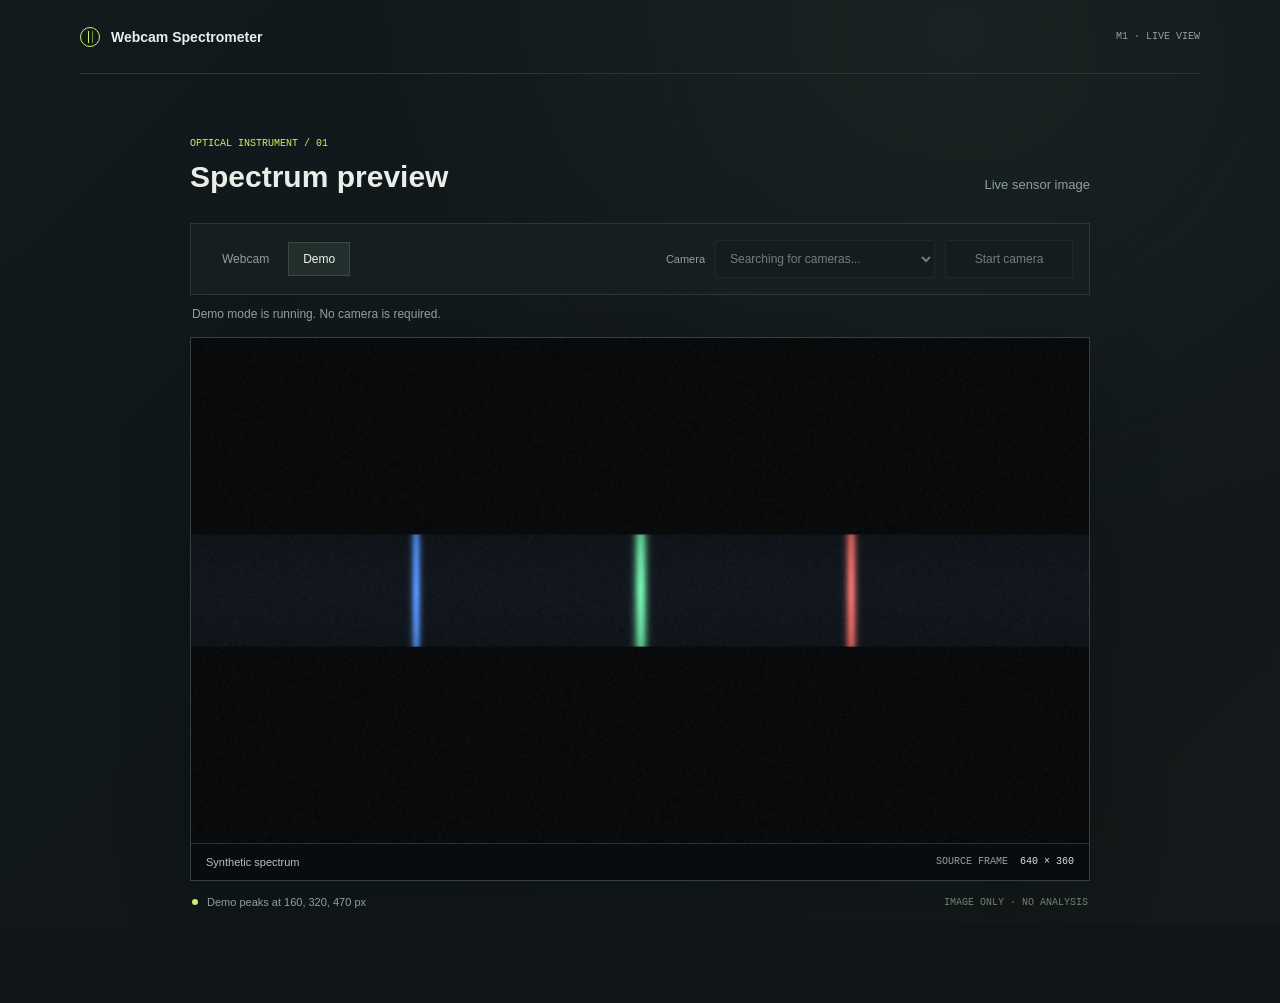
==== index.html @ eec7af98 "M1: scaffold, camera, demo mode" ====
<!doctype html>
<html lang="en">
  <head>
    <meta charset="utf-8">
    <meta name="viewport" content="width=device-width, initial-scale=1">
    <meta name="theme-color" content="#101619">
    <title>Webcam Spectrometer</title>
    <link rel="stylesheet" href="styles.css">
    <script type="module" src="src/app.js"></script>
  </head>
  <body>
    <main class="app-shell">
      <header class="topbar">
        <a class="wordmark" href="./" aria-label="Webcam Spectrometer home">
          <span class="wordmark-mark" aria-hidden="true"></span>
          <span>Webcam Spectrometer</span>
        </a>
        <span class="edition">M1 · LIVE VIEW</span>
      </header>

      <section class="workspace" aria-labelledby="page-title">
        <div class="workspace-heading">
          <div>
            <p class="eyebrow">OPTICAL INSTRUMENT / 01</p>
            <h1 id="page-title">Spectrum preview</h1>
          </div>
          <p class="workspace-note">Live sensor image</p>
        </div>

        <div class="source-bar">
          <fieldset class="source-switch">
            <legend>Image source</legend>
            <label class="source-option">
              <input type="radio" name="source" value="camera">
              <span>Webcam</span>
            </label>
            <label class="source-option">
              <input type="radio" name="source" value="demo" checked>
              <span>Demo</span>
            </label>
          </fieldset>

          <div class="camera-controls">
            <label class="camera-label" for="camera-select">Camera</label>
            <select id="camera-select" disabled>
              <option value="">Searching for cameras...</option>
            </select>
            <button id="camera-button" class="camera-button" type="button" disabled>
              <span class="button-indicator" aria-hidden="true"></span>
              Start camera
            </button>
          </div>
        </div>

        <p id="status" class="status" role="status" aria-live="polite">Preparing demo spectrum...</p>

        <figure class="preview-frame">
          <canvas id="preview" width="640" height="360" aria-label="Live or synthetic spectrum image"></canvas>
          <figcaption class="frame-caption">
            <span id="frame-description">Synthetic spectrum</span>
            <span class="frame-dimensions">SOURCE FRAME <span id="frame-size">640 × 360</span></span>
          </figcaption>
        </figure>

        <footer class="workspace-footer">
          <span class="signal-mark" aria-hidden="true"></span>
          <span id="source-detail">Demo peaks at 160, 320, and 470 px</span>
          <span class="footer-tag">IMAGE ONLY · NO ANALYSIS</span>
        </footer>

        <video id="camera-video" playsinline muted aria-hidden="true"></video>
      </section>
    </main>
  </body>
</html>
---- styles.css ----
:root {
  color-scheme: dark;
  font-family: 'Trebuchet MS', 'Lucida Sans Unicode', sans-serif;
  background: #101619;
  color: #e9eee9;
  font-synthesis: none;
  text-rendering: optimizeLegibility;
  --surface: #172023;
  --line: #2a3739;
  --muted: #91a09c;
  --accent: #c8f169;
  --mono: 'Consolas', 'Liberation Mono', monospace;
}

* {
  box-sizing: border-box;
}

body {
  min-width: 320px;
  min-height: 100vh;
  margin: 0;
  background:
    radial-gradient(ellipse at 75% 4%, rgb(85 119 93 / 13%), transparent 37rem),
    linear-gradient(135deg, #121a1d 0%, #101619 50%, #14191a 100%);
}

button,
select {
  font: inherit;
}

.app-shell {
  width: min(1120px, calc(100% - 48px));
  margin: 0 auto;
}

.topbar {
  display: flex;
  align-items: center;
  justify-content: space-between;
  min-height: 74px;
  border-bottom: 1px solid var(--line);
}

.wordmark {
  display: inline-flex;
  align-items: center;
  gap: 11px;
  color: inherit;
  font-size: 14px;
  font-weight: 700;
  text-decoration: none;
}

.wordmark-mark {
  position: relative;
  width: 20px;
  height: 20px;
  border: 1px solid var(--accent);
  border-radius: 50%;
}

.wordmark-mark::before,
.wordmark-mark::after {
  position: absolute;
  top: 3px;
  bottom: 3px;
  width: 1px;
  background: var(--accent);
  content: '';
}

.wordmark-mark::before {
  left: 7px;
}

.wordmark-mark::after {
  left: 11px;
  opacity: 0.55;
}

.edition,
.eyebrow,
.frame-dimensions,
.footer-tag {
  font-family: var(--mono);
  font-size: 10px;
  letter-spacing: 0;
}

.edition {
  color: var(--muted);
}

.workspace {
  width: min(100%, 900px);
  margin: 64px auto 80px;
}

.workspace-heading {
  display: flex;
  align-items: end;
  justify-content: space-between;
  gap: 20px;
  margin-bottom: 28px;
}

.eyebrow {
  margin: 0 0 10px;
  color: var(--accent);
}

h1 {
  margin: 0;
  font-size: 30px;
  font-weight: 600;
  line-height: 1.2;
}

.workspace-note {
  margin: 0 0 3px;
  color: var(--muted);
  font-size: 13px;
}

.source-bar {
  display: flex;
  align-items: center;
  justify-content: space-between;
  gap: 20px;
  min-height: 72px;
  padding: 12px 16px;
  border: 1px solid var(--line);
  background: rgb(23 32 35 / 83%);
}

.source-switch {
  display: flex;
  gap: 4px;
  margin: 0;
  padding: 0;
  border: 0;
}

.source-switch legend {
  position: absolute;
  width: 1px;
  height: 1px;
  overflow: hidden;
  clip: rect(0, 0, 0, 0);
  white-space: nowrap;
  clip-path: inset(50%);
}

.source-option {
  position: relative;
  cursor: pointer;
}

.source-option input {
  position: absolute;
  width: 1px;
  height: 1px;
  opacity: 0;
}

.source-option span {
  display: block;
  padding: 9px 14px;
  border: 1px solid transparent;
  color: var(--muted);
  font-size: 12px;
}

.source-option input:checked + span {
  border-color: #3a4b46;
  background: #222f2d;
  color: #f0f4ee;
}

.source-option input:focus-visible + span,
button:focus-visible,
select:focus-visible {
  outline: 2px solid var(--accent);
  outline-offset: 2px;
}

.camera-controls {
  display: flex;
  align-items: center;
  gap: 10px;
}

.camera-label {
  color: var(--muted);
  font-size: 11px;
}

select,
.camera-button {
  min-height: 38px;
  border: 1px solid var(--line);
  border-radius: 2px;
  background: #12191b;
  color: #e9eee9;
  font-size: 12px;
}

select {
  width: min(220px, 30vw);
  padding: 0 28px 0 10px;
}

select:disabled,
.camera-button:disabled {
  cursor: not-allowed;
  opacity: 0.45;
}

.camera-button {
  display: inline-flex;
  align-items: center;
  justify-content: center;
  gap: 8px;
  min-width: 128px;
  padding: 0 12px;
  cursor: pointer;
}

.button-indicator,
.signal-mark {
  width: 7px;
  height: 7px;
  border-radius: 50%;
  background: var(--accent);
}

.status {
  min-height: 42px;
  margin: 0;
  padding: 12px 2px;
  color: var(--muted);
  font-size: 12px;
}

.status[data-state='error'] {
  color: #ff9a83;
}

.preview-frame {
  margin: 0;
  border: 1px solid #344144;
  background: #080c0e;
  box-shadow: 0 20px 70px rgb(0 0 0 / 19%);
}

#preview {
  display: block;
  width: 100%;
  height: auto;
  aspect-ratio: 16 / 9;
  object-fit: contain;
  background: #080c0e;
}

.frame-caption {
  display: flex;
  justify-content: space-between;
  gap: 16px;
  padding: 12px 15px;
  border-top: 1px solid #263235;
  color: #b6c1bc;
  font-size: 11px;
}

.frame-dimensions {
  color: var(--muted);
}

.frame-dimensions span {
  margin-left: 6px;
  color: #d7e1d9;
}

.workspace-footer {
  display: flex;
  align-items: center;
  gap: 9px;
  padding: 15px 2px;
  color: var(--muted);
  font-size: 11px;
}

.signal-mark {
  flex: 0 0 auto;
  width: 6px;
  height: 6px;
}

.footer-tag {
  margin-left: auto;
  color: #71807a;
}

#camera-video {
  position: absolute;
  width: 1px;
  height: 1px;
  overflow: hidden;
  opacity: 0;
  pointer-events: none;
}

@media (max-width: 640px) {
  .app-shell {
    width: min(100% - 28px, 520px);
  }

  .workspace {
    margin-top: 42px;
  }

  .workspace-heading {
    align-items: start;
    flex-direction: column;
    gap: 8px;
    margin-bottom: 20px;
  }

  h1 {
    font-size: 26px;
  }

  .source-bar {
    align-items: stretch;
    flex-direction: column;
    gap: 12px;
  }

  .camera-controls {
    display: grid;
    grid-template-columns: auto minmax(0, 1fr);
  }

  .camera-label {
    grid-column: 1 / -1;
  }

  select {
    width: 100%;
  }

  .camera-button {
    min-width: 0;
  }

  .frame-caption {
    align-items: start;
    flex-direction: column;
    gap: 7px;
  }

  .footer-tag {
    display: none;
  }
}
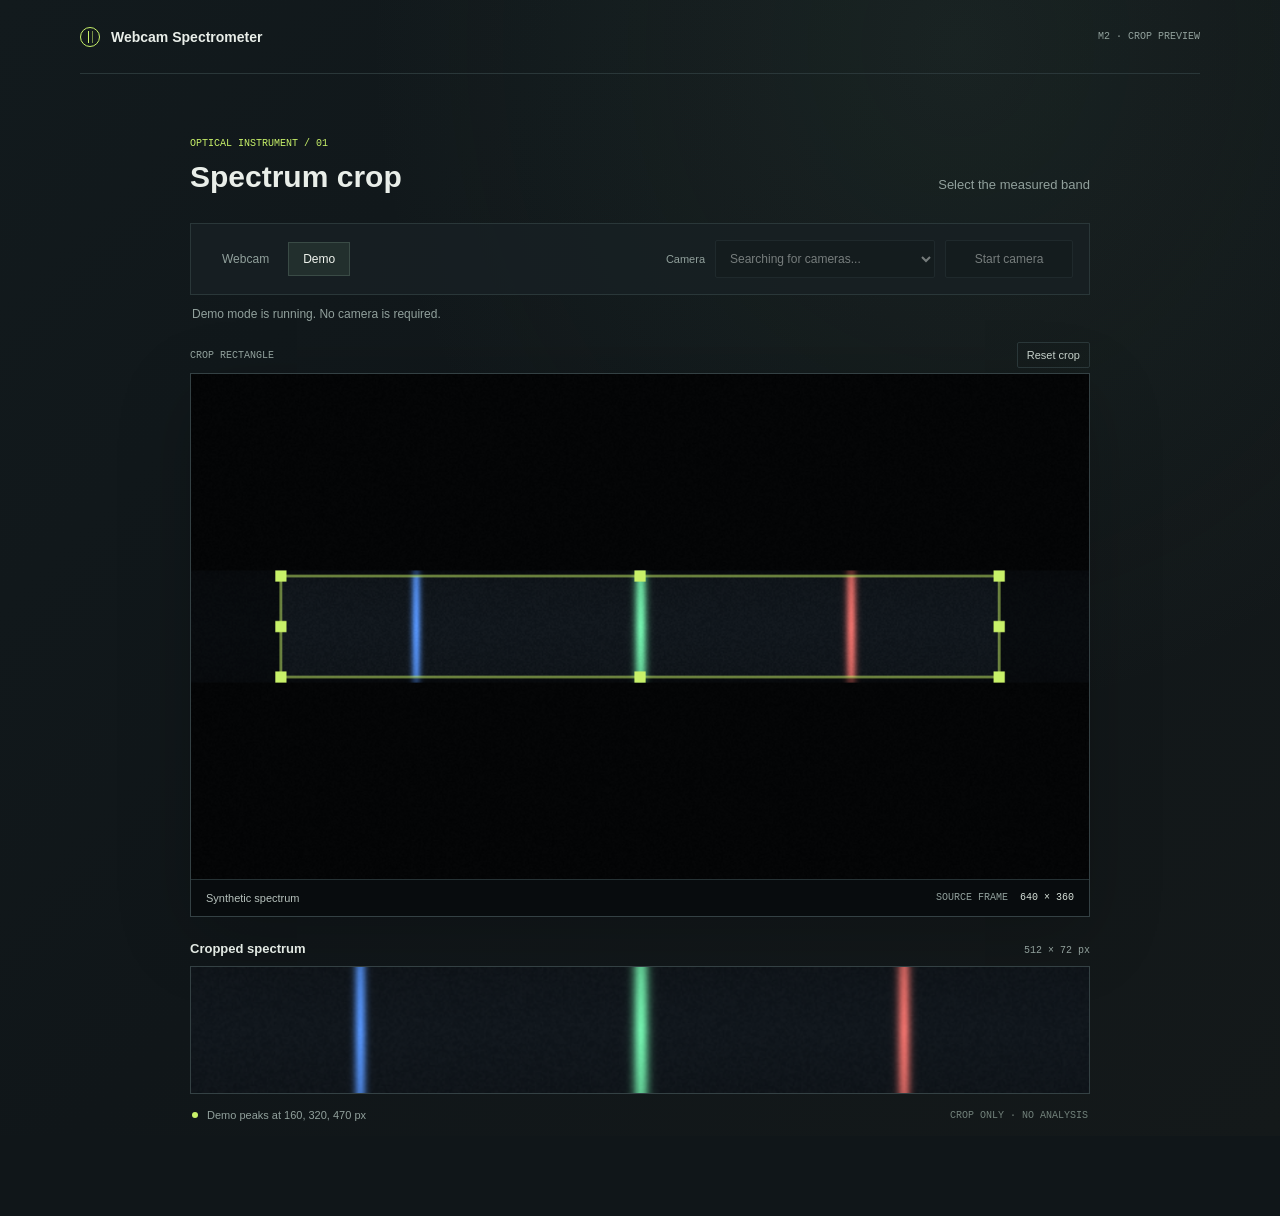
==== commit e1364828: "M2: crop tool and strip preview" ====
--- a/index.html
+++ b/index.html
@@ -15,16 +15,16 @@
           <span class="wordmark-mark" aria-hidden="true"></span>
           <span>Webcam Spectrometer</span>
         </a>
-        <span class="edition">M1 · LIVE VIEW</span>
+        <span class="edition">M2 · CROP PREVIEW</span>
       </header>
 
       <section class="workspace" aria-labelledby="page-title">
         <div class="workspace-heading">
           <div>
             <p class="eyebrow">OPTICAL INSTRUMENT / 01</p>
-            <h1 id="page-title">Spectrum preview</h1>
+            <h1 id="page-title">Spectrum crop</h1>
           </div>
-          <p class="workspace-note">Live sensor image</p>
+          <p class="workspace-note">Select the measured band</p>
         </div>
 
         <div class="source-bar">
@@ -54,18 +54,36 @@
 
         <p id="status" class="status" role="status" aria-live="polite">Preparing demo spectrum...</p>
 
+        <div class="crop-toolbar">
+          <span class="crop-toolbar-label">CROP RECTANGLE</span>
+          <button id="reset-crop" class="reset-button" type="button">Reset crop</button>
+        </div>
+
         <figure class="preview-frame">
-          <canvas id="preview" width="640" height="360" aria-label="Live or synthetic spectrum image"></canvas>
+          <div id="preview-stage" class="preview-stage">
+            <canvas id="preview" width="640" height="360" aria-label="Live or synthetic spectrum image"></canvas>
+            <canvas id="crop-overlay" width="640" height="360" aria-label="Crop selection overlay"></canvas>
+          </div>
           <figcaption class="frame-caption">
             <span id="frame-description">Synthetic spectrum</span>
             <span class="frame-dimensions">SOURCE FRAME <span id="frame-size">640 × 360</span></span>
           </figcaption>
         </figure>
 
+        <section class="strip-section" aria-labelledby="strip-title">
+          <div class="strip-heading">
+            <h2 id="strip-title">Cropped spectrum</h2>
+            <span id="crop-size" class="frame-dimensions">512 × 72 px</span>
+          </div>
+          <figure class="strip-frame">
+            <canvas id="crop-strip" width="640" height="90" aria-label="Live preview of the selected crop"></canvas>
+          </figure>
+        </section>
+
         <footer class="workspace-footer">
           <span class="signal-mark" aria-hidden="true"></span>
           <span id="source-detail">Demo peaks at 160, 320, and 470 px</span>
-          <span class="footer-tag">IMAGE ONLY · NO ANALYSIS</span>
+          <span class="footer-tag">CROP ONLY · NO ANALYSIS</span>
         </footer>
 
         <video id="camera-video" playsinline muted aria-hidden="true"></video>
--- a/styles.css
+++ b/styles.css
@@ -248,6 +248,34 @@
   color: #ff9a83;
 }
 
+.crop-toolbar {
+  display: flex;
+  align-items: center;
+  justify-content: space-between;
+  min-height: 36px;
+}
+
+.crop-toolbar-label {
+  color: var(--muted);
+  font-family: var(--mono);
+  font-size: 10px;
+}
+
+.reset-button {
+  padding: 6px 9px;
+  border: 1px solid var(--line);
+  border-radius: 2px;
+  background: transparent;
+  color: #c5d0ca;
+  font-size: 11px;
+  cursor: pointer;
+}
+
+.reset-button:hover {
+  border-color: #70816d;
+  color: #f0f4ee;
+}
+
 .preview-frame {
   margin: 0;
   border: 1px solid #344144;
@@ -255,13 +283,33 @@
   box-shadow: 0 20px 70px rgb(0 0 0 / 19%);
 }
 
+.preview-stage {
+  position: relative;
+  width: 100%;
+  aspect-ratio: 16 / 9;
+  overflow: hidden;
+}
+
 #preview {
+  position: absolute;
+  inset: 0;
   display: block;
   width: 100%;
-  height: auto;
-  aspect-ratio: 16 / 9;
-  object-fit: contain;
+  height: 100%;
   background: #080c0e;
+}
+
+#crop-overlay {
+  position: absolute;
+  inset: 0;
+  display: block;
+  width: 100%;
+  height: 100%;
+  touch-action: none;
+}
+
+#crop-overlay.is-dragging {
+  cursor: grabbing !important;
 }
 
 .frame-caption {
@@ -283,6 +331,40 @@
   color: #d7e1d9;
 }
 
+.strip-section {
+  margin-top: 24px;
+}
+
+.strip-heading {
+  display: flex;
+  align-items: baseline;
+  justify-content: space-between;
+  gap: 16px;
+  margin-bottom: 10px;
+}
+
+.strip-heading h2 {
+  margin: 0;
+  color: #e2e9e3;
+  font-size: 13px;
+  font-weight: 600;
+}
+
+.strip-frame {
+  margin: 0;
+  overflow: hidden;
+  border: 1px solid #344144;
+  background: #080c0e;
+}
+
+#crop-strip {
+  display: block;
+  width: 100%;
+  height: auto;
+  max-height: 220px;
+  object-fit: contain;
+}
+
 .workspace-footer {
   display: flex;
   align-items: center;
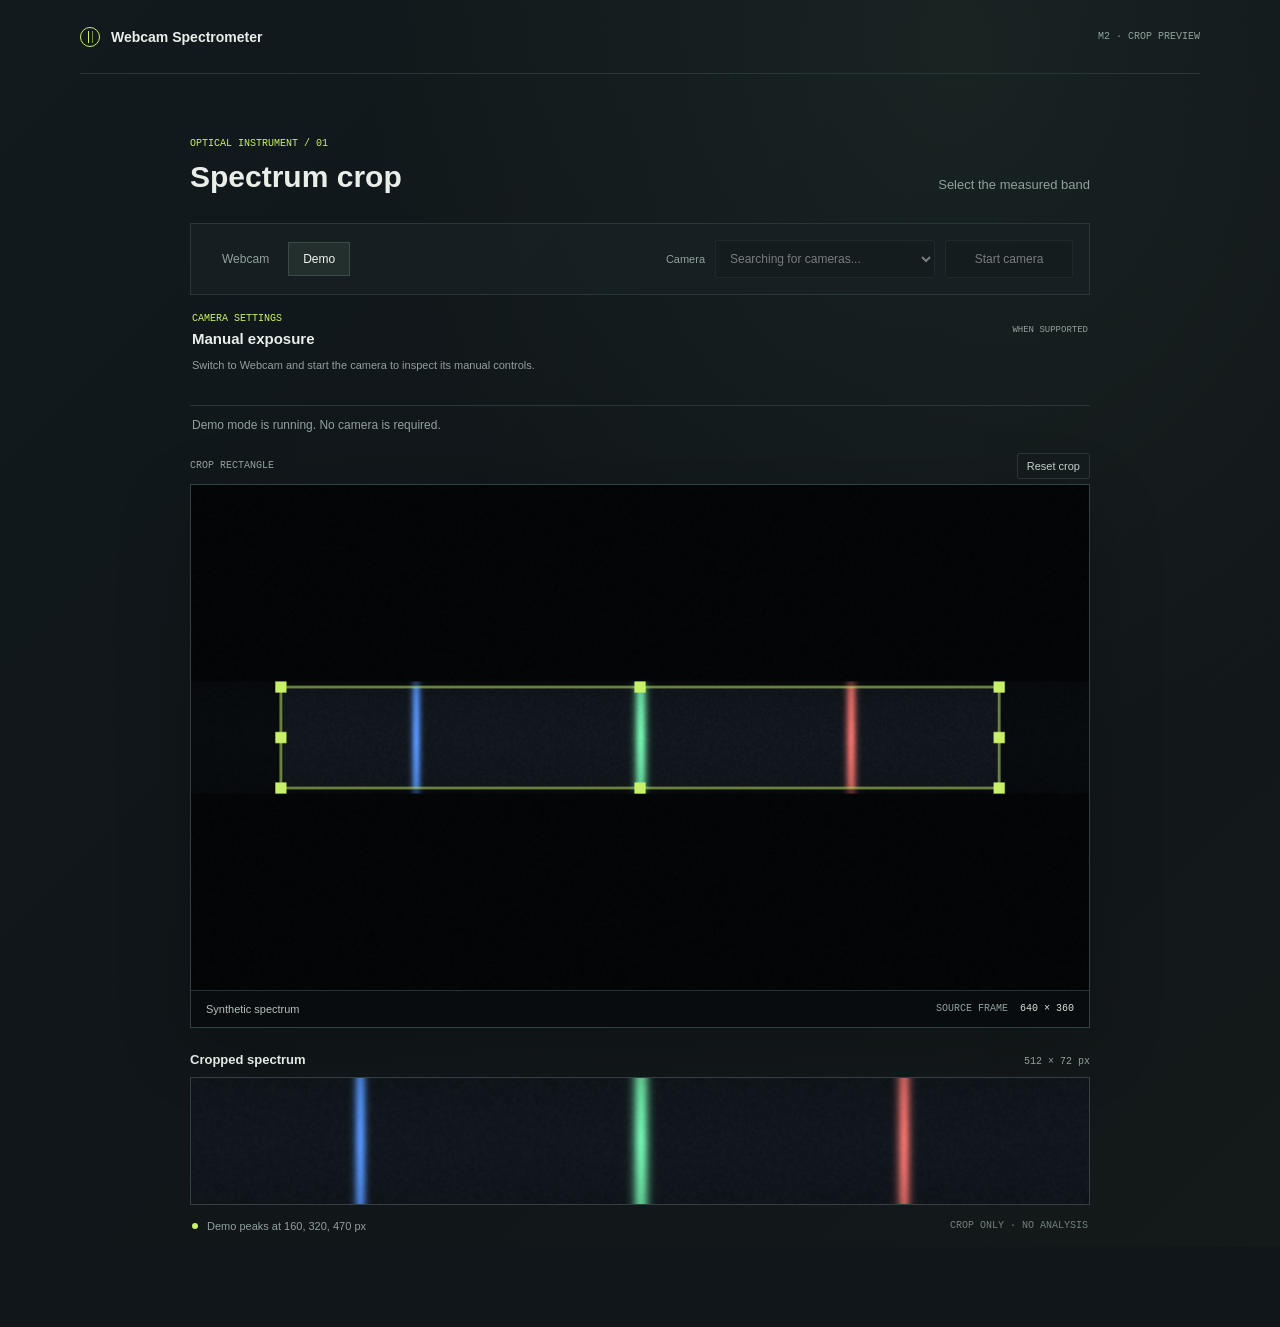
==== commit e9d1b540: "Camera: add manual exposure controls" ====
--- a/index.html
+++ b/index.html
@@ -52,6 +52,20 @@
           </div>
         </div>
 
+        <section class="exposure-panel" aria-labelledby="exposure-title">
+          <div class="exposure-heading">
+            <div>
+              <p class="eyebrow">CAMERA SETTINGS</p>
+              <h2 id="exposure-title">Manual exposure</h2>
+            </div>
+            <span class="exposure-badge">WHEN SUPPORTED</span>
+          </div>
+          <p id="exposure-notice" class="exposure-notice" role="status" aria-live="polite">
+            Switch to Webcam and start the camera to inspect its manual controls.
+          </p>
+          <div id="exposure-controls" class="exposure-controls"></div>
+        </section>
+
         <p id="status" class="status" role="status" aria-live="polite">Preparing demo spectrum...</p>
 
         <div class="crop-toolbar">
--- a/styles.css
+++ b/styles.css
@@ -228,6 +228,75 @@
   cursor: pointer;
 }
 
+.exposure-panel {
+  padding: 18px 2px 16px;
+  border-bottom: 1px solid var(--line);
+}
+
+.exposure-heading {
+  display: flex;
+  align-items: center;
+  justify-content: space-between;
+  gap: 16px;
+}
+
+.exposure-heading .eyebrow {
+  margin-bottom: 6px;
+}
+
+.exposure-heading h2 {
+  margin: 0;
+  font-size: 15px;
+  font-weight: 600;
+}
+
+.exposure-badge {
+  color: var(--muted);
+  font-family: var(--mono);
+  font-size: 9px;
+}
+
+.exposure-notice {
+  margin: 10px 0 0;
+  color: var(--muted);
+  font-size: 11px;
+  line-height: 1.5;
+}
+
+.exposure-notice[data-state='warning'] {
+  color: #ffb393;
+}
+
+.exposure-controls {
+  display: grid;
+  grid-template-columns: repeat(auto-fit, minmax(210px, 1fr));
+  gap: 18px 24px;
+  margin-top: 15px;
+}
+
+.exposure-control-heading {
+  display: flex;
+  align-items: baseline;
+  justify-content: space-between;
+  gap: 12px;
+  margin-bottom: 7px;
+  color: #c5d0ca;
+  font-size: 11px;
+}
+
+.exposure-control-heading output {
+  color: var(--accent);
+  font-family: var(--mono);
+  font-size: 10px;
+}
+
+.exposure-control input[type='range'] {
+  display: block;
+  width: 100%;
+  margin: 0;
+  accent-color: var(--accent);
+}
+
 .button-indicator,
 .signal-mark {
   width: 7px;
@@ -437,6 +506,11 @@
     min-width: 0;
   }
 
+  .exposure-controls {
+    grid-template-columns: 1fr;
+    gap: 14px;
+  }
+
   .frame-caption {
     align-items: start;
     flex-direction: column;
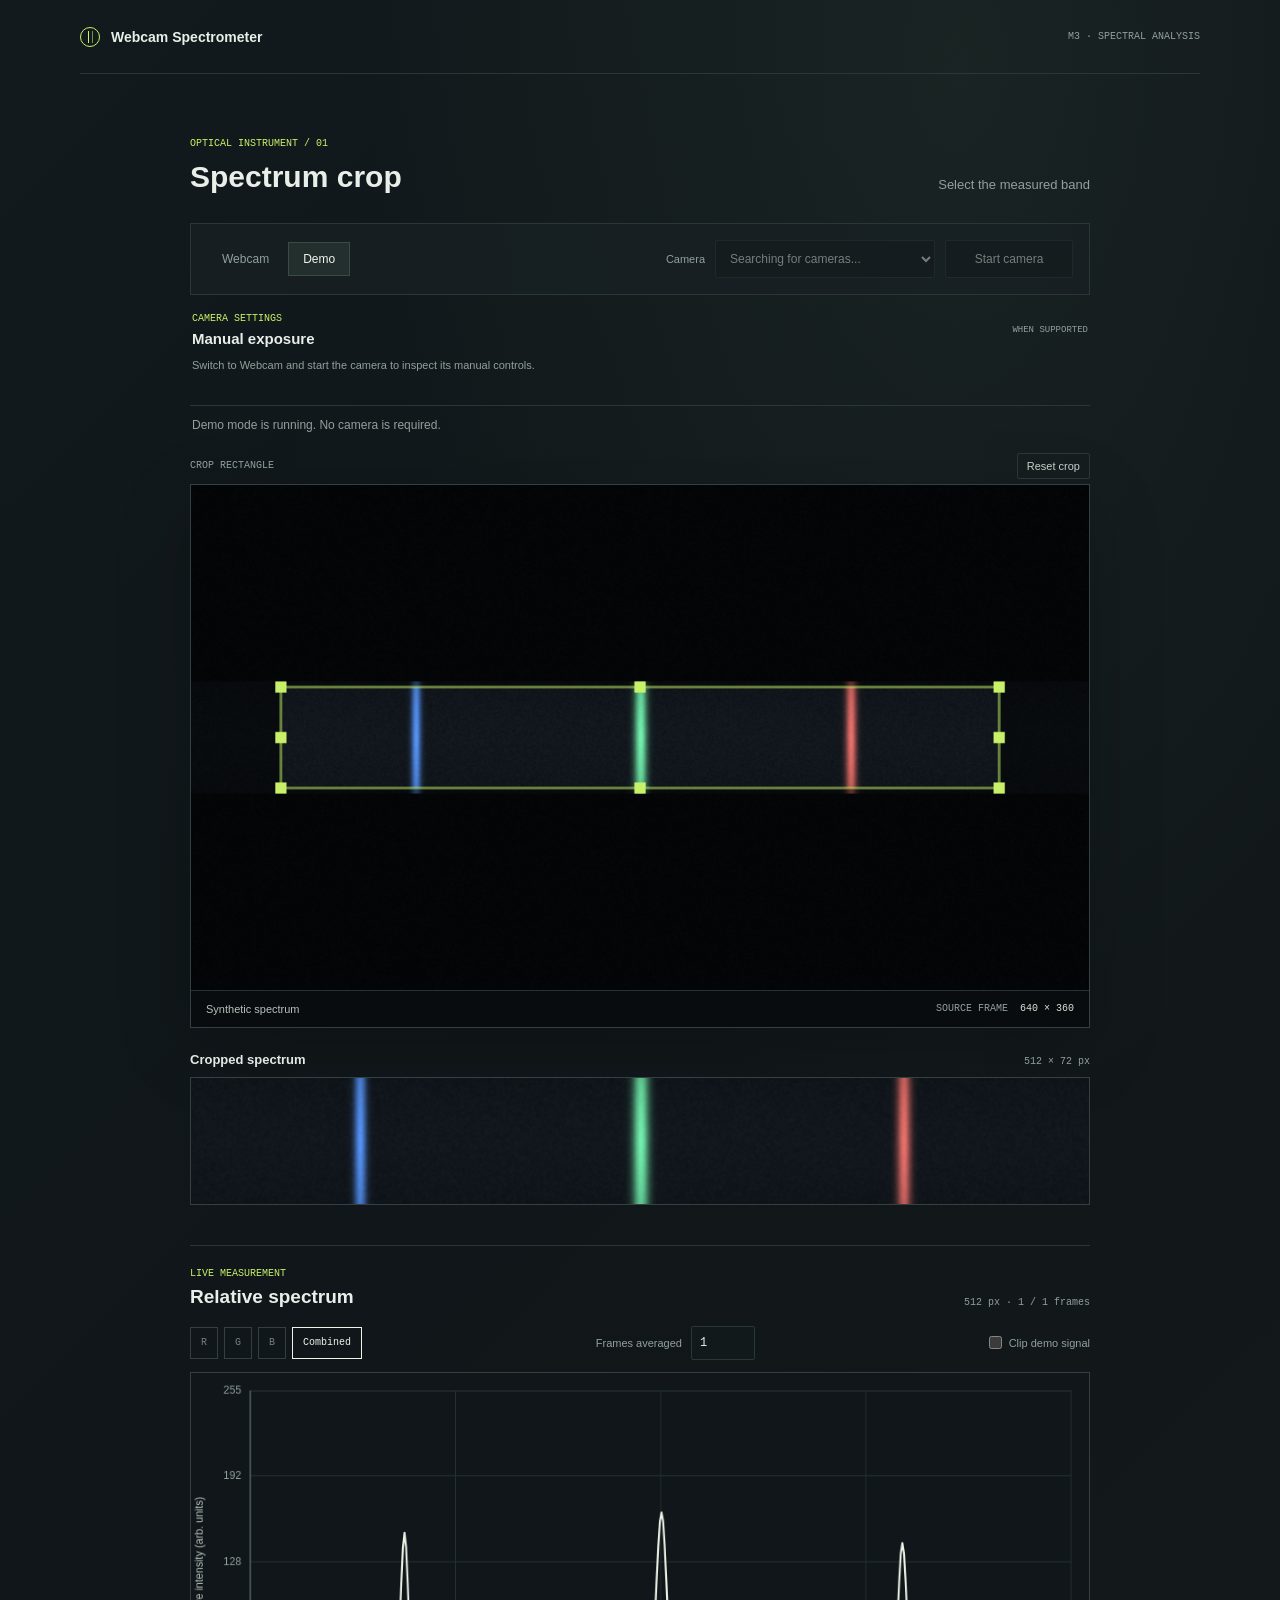
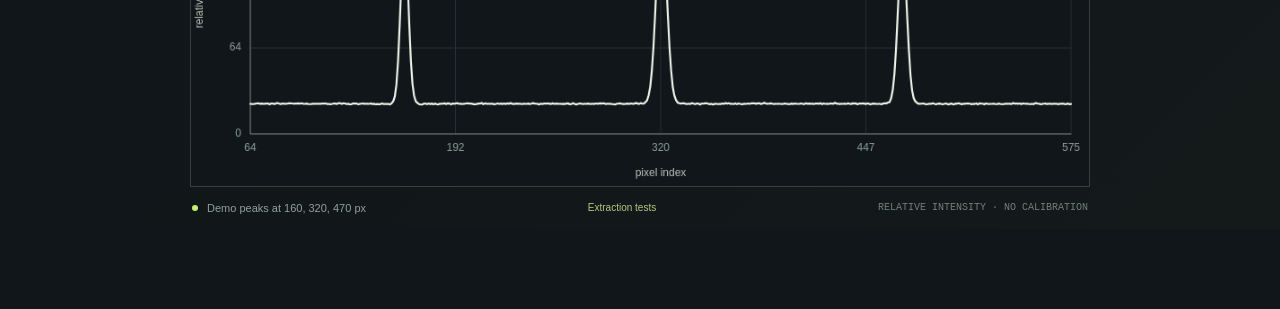
==== commit 99e921cb: "M3: extraction, graph, channels, saturation" ====
--- a/index.html
+++ b/index.html
@@ -15,7 +15,7 @@
           <span class="wordmark-mark" aria-hidden="true"></span>
           <span>Webcam Spectrometer</span>
         </a>
-        <span class="edition">M2 · CROP PREVIEW</span>
+        <span class="edition">M3 · SPECTRAL ANALYSIS</span>
       </header>
 
       <section class="workspace" aria-labelledby="page-title">
@@ -94,10 +94,57 @@
           </figure>
         </section>
 
+        <section class="graph-section" aria-labelledby="graph-title">
+          <div class="graph-heading">
+            <div>
+              <p class="eyebrow">LIVE MEASUREMENT</p>
+              <h2 id="graph-title">Relative spectrum</h2>
+            </div>
+            <span id="graph-readout" class="frame-dimensions">Waiting for frame</span>
+          </div>
+
+          <div class="graph-controls">
+            <fieldset class="channel-controls">
+              <legend>Visible channels</legend>
+              <label class="channel-toggle" style="--channel-color: #ff7768">
+                <input type="checkbox" name="channel" value="r">
+                <span>R</span>
+              </label>
+              <label class="channel-toggle" style="--channel-color: #c8f169">
+                <input type="checkbox" name="channel" value="g">
+                <span>G</span>
+              </label>
+              <label class="channel-toggle" style="--channel-color: #79b8ff">
+                <input type="checkbox" name="channel" value="b">
+                <span>B</span>
+              </label>
+              <label class="channel-toggle" style="--channel-color: #eef3e8">
+                <input type="checkbox" name="channel" value="combined" checked>
+                <span>Combined</span>
+              </label>
+            </fieldset>
+
+            <label class="frame-average-control" for="frame-average">
+              <span>Frames averaged</span>
+              <input id="frame-average" type="number" min="1" max="32" step="1" value="1" inputmode="numeric">
+            </label>
+            <label id="demo-saturation-control" class="demo-saturation-control">
+              <input id="demo-saturation" type="checkbox">
+              <span>Clip demo signal</span>
+            </label>
+          </div>
+
+          <figure class="graph-frame">
+            <canvas id="spectrum-graph" width="1000" height="460" aria-label="Live graph of RGB and combined intensity by pixel index"></canvas>
+          </figure>
+          <p id="saturation-warning" class="saturation-warning" role="alert" hidden></p>
+        </section>
+
         <footer class="workspace-footer">
           <span class="signal-mark" aria-hidden="true"></span>
           <span id="source-detail">Demo peaks at 160, 320, and 470 px</span>
-          <span class="footer-tag">CROP ONLY · NO ANALYSIS</span>
+          <a class="tests-link" href="tests.html">Extraction tests</a>
+          <span class="footer-tag">RELATIVE INTENSITY · NO CALIBRATION</span>
         </footer>
 
         <video id="camera-video" playsinline muted aria-hidden="true"></video>
--- a/styles.css
+++ b/styles.css
@@ -426,6 +426,151 @@
   background: #080c0e;
 }
 
+.graph-section {
+  margin-top: 40px;
+  padding-top: 22px;
+  border-top: 1px solid var(--line);
+}
+
+.graph-heading {
+  display: flex;
+  align-items: end;
+  justify-content: space-between;
+  gap: 16px;
+}
+
+.graph-heading .eyebrow {
+  margin-bottom: 7px;
+}
+
+.graph-heading h2 {
+  margin: 0;
+  font-size: 19px;
+  font-weight: 600;
+}
+
+.graph-controls {
+  display: flex;
+  align-items: center;
+  justify-content: space-between;
+  gap: 18px;
+  margin: 18px 0 12px;
+}
+
+.channel-controls {
+  display: flex;
+  flex-wrap: wrap;
+  gap: 6px;
+  margin: 0;
+  padding: 0;
+  border: 0;
+}
+
+.channel-controls legend {
+  position: absolute;
+  width: 1px;
+  height: 1px;
+  overflow: hidden;
+  clip: rect(0, 0, 0, 0);
+  clip-path: inset(50%);
+  white-space: nowrap;
+}
+
+.channel-toggle {
+  position: relative;
+  cursor: pointer;
+}
+
+.channel-toggle input {
+  position: absolute;
+  width: 1px;
+  height: 1px;
+  opacity: 0;
+}
+
+.channel-toggle span {
+  display: inline-flex;
+  align-items: center;
+  min-height: 32px;
+  padding: 0 10px;
+  border: 1px solid #334043;
+  color: #74817d;
+  font-family: var(--mono);
+  font-size: 10px;
+}
+
+.channel-toggle input:checked + span {
+  border-color: var(--channel-color);
+  color: var(--channel-color);
+}
+
+.channel-toggle input:focus-visible + span {
+  outline: 2px solid var(--accent);
+  outline-offset: 2px;
+}
+
+.frame-average-control {
+  display: inline-flex;
+  align-items: center;
+  gap: 9px;
+  color: var(--muted);
+  font-size: 11px;
+  white-space: nowrap;
+}
+
+.frame-average-control input {
+  width: 64px;
+  min-height: 34px;
+  padding: 0 8px;
+  border: 1px solid var(--line);
+  border-radius: 2px;
+  background: #12191b;
+  color: #e9eee9;
+  font: 12px var(--mono);
+}
+
+.demo-saturation-control {
+  display: inline-flex;
+  align-items: center;
+  gap: 7px;
+  color: var(--muted);
+  font-size: 11px;
+  white-space: nowrap;
+  cursor: pointer;
+}
+
+.demo-saturation-control[hidden] {
+  display: none;
+}
+
+.demo-saturation-control input {
+  margin: 0;
+  accent-color: #ff806b;
+}
+
+.graph-frame {
+  margin: 0;
+  overflow: hidden;
+  border: 1px solid #344144;
+  background: #101619;
+}
+
+#spectrum-graph {
+  display: block;
+  width: 100%;
+  height: auto;
+  aspect-ratio: 25 / 11.5;
+}
+
+.saturation-warning {
+  margin: 12px 0 0;
+  padding: 10px 12px;
+  border-left: 2px solid #ff806b;
+  background: rgb(255 128 107 / 9%);
+  color: #ffab98;
+  font-size: 12px;
+}
+
 #crop-strip {
   display: block;
   width: 100%;
@@ -441,6 +586,18 @@
   padding: 15px 2px;
   color: var(--muted);
   font-size: 11px;
+}
+
+.tests-link {
+  margin-left: auto;
+  color: #b7c77f;
+  font-size: 10px;
+  text-decoration: none;
+}
+
+.tests-link:hover {
+  color: var(--accent);
+  text-decoration: underline;
 }
 
 .signal-mark {
@@ -511,6 +668,15 @@
     gap: 14px;
   }
 
+  .graph-controls {
+    align-items: start;
+    flex-direction: column;
+  }
+
+  .tests-link {
+    margin-left: 0;
+  }
+
   .frame-caption {
     align-items: start;
     flex-direction: column;
@@ -520,4 +686,55 @@
   .footer-tag {
     display: none;
   }
+}
+
+.test-shell {
+  width: min(760px, calc(100% - 40px));
+  margin: 56px auto;
+}
+
+.test-back-link {
+  display: inline-block;
+  margin-bottom: 48px;
+  color: #b7c77f;
+  font-size: 12px;
+  text-decoration: none;
+}
+
+.test-back-link:hover {
+  color: var(--accent);
+  text-decoration: underline;
+}
+
+.test-shell h1 {
+  margin-bottom: 18px;
+}
+
+.test-summary {
+  padding: 12px 0;
+  border-top: 1px solid var(--line);
+  border-bottom: 1px solid var(--line);
+  color: var(--accent);
+  font-family: var(--mono);
+  font-size: 12px;
+}
+
+.test-summary[data-state='fail'] {
+  color: #ff9a83;
+}
+
+.test-results {
+  display: grid;
+  gap: 10px;
+  margin: 20px 0;
+  padding-left: 24px;
+  font-size: 12px;
+}
+
+.test-pass {
+  color: #c8f169;
+}
+
+.test-fail {
+  color: #ff9a83;
 }
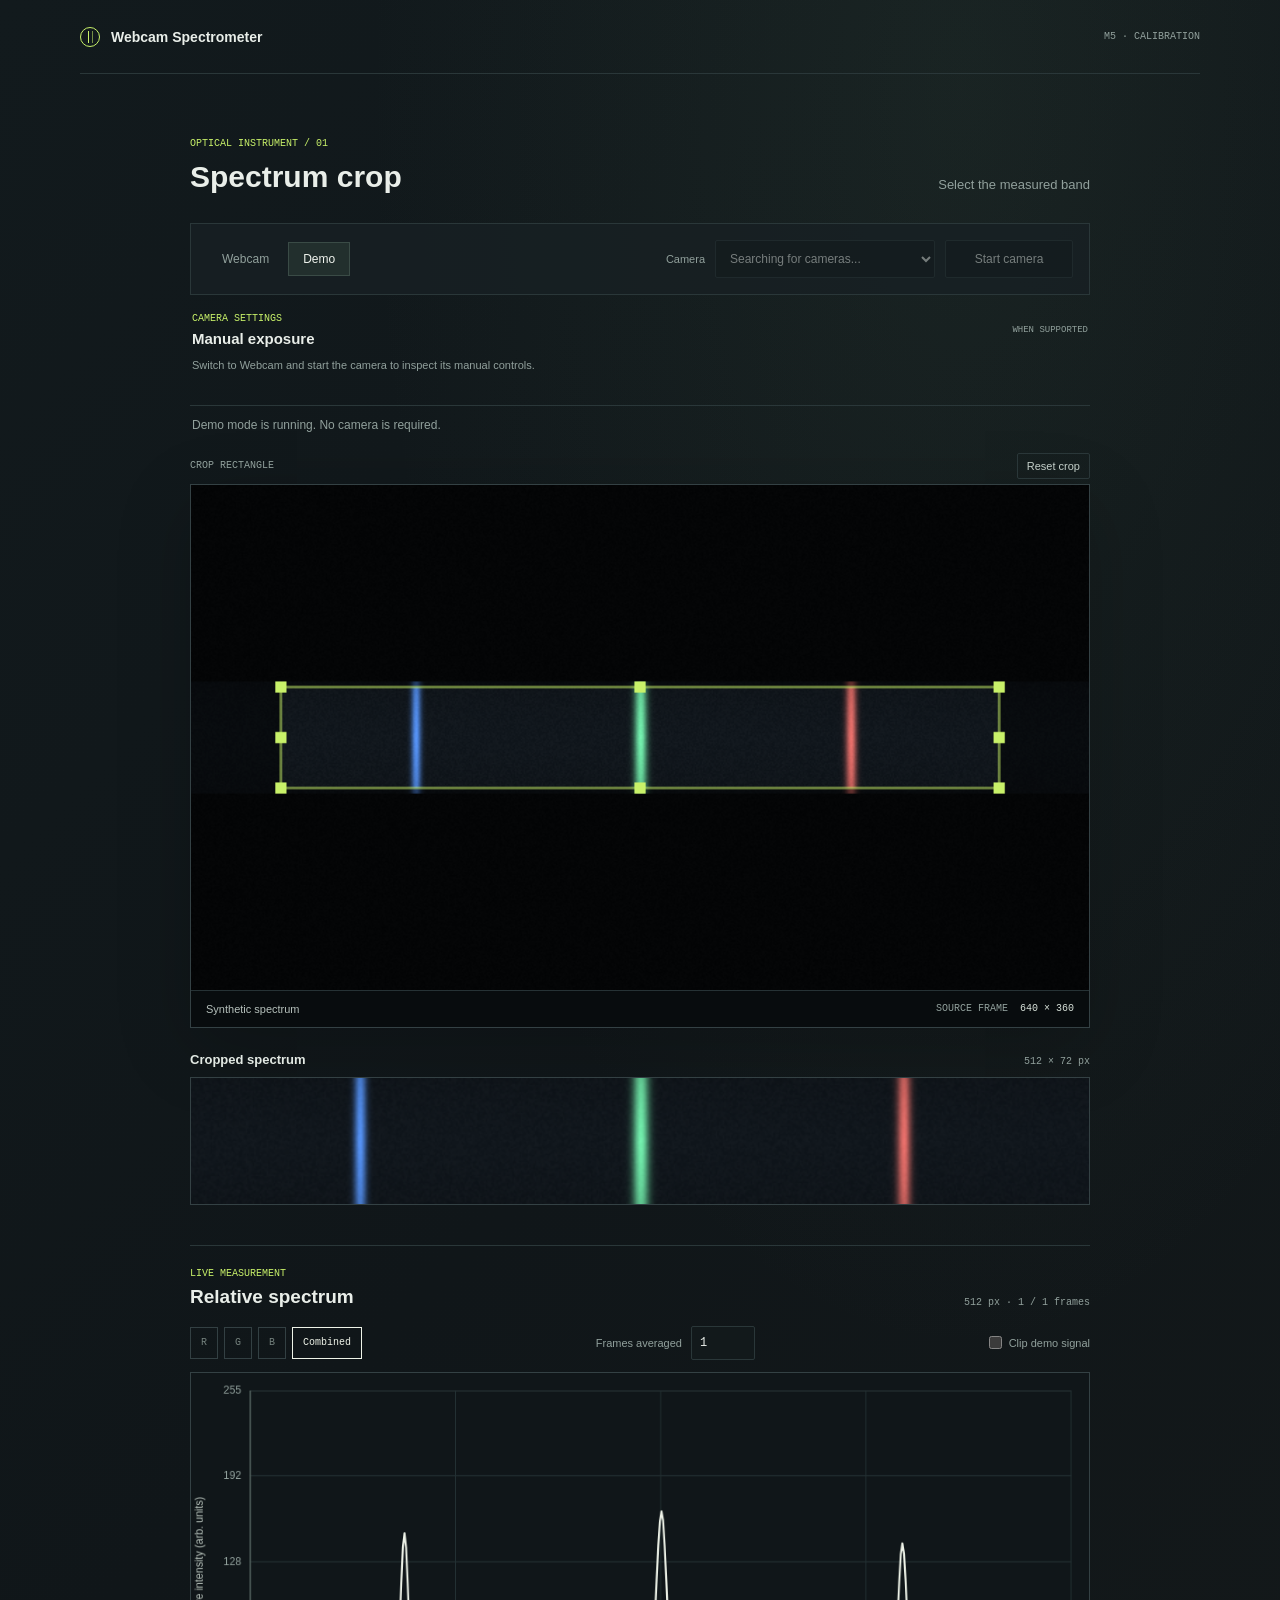
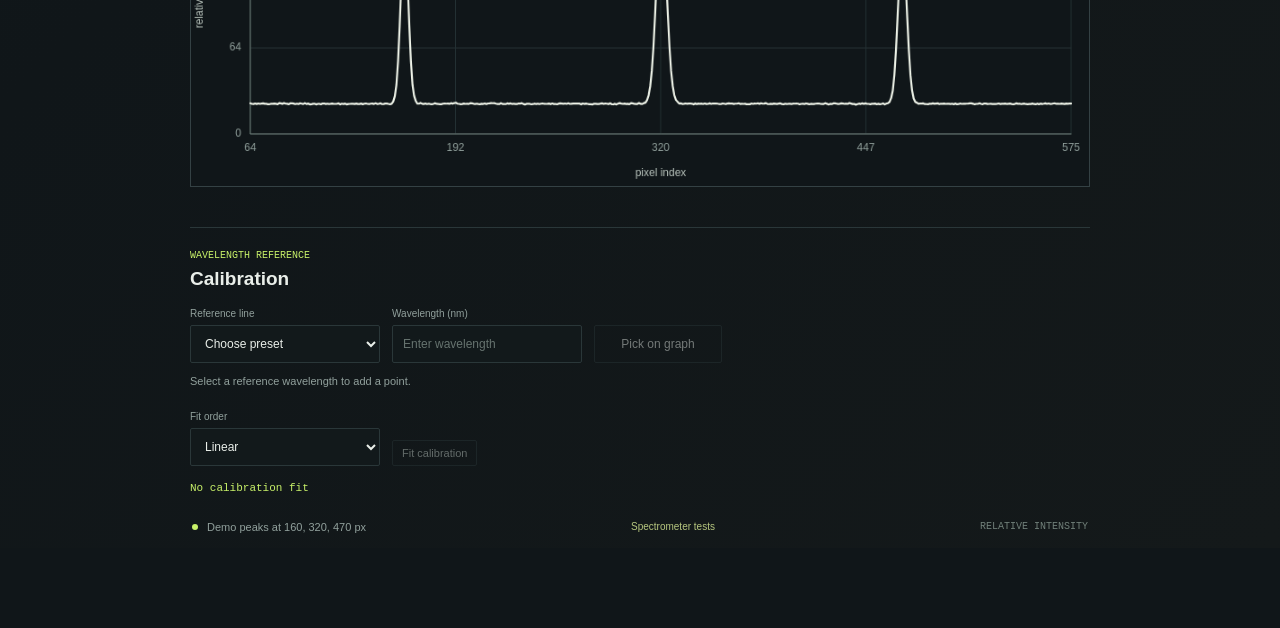
==== commit f78c12b7: "M5: wavelength calibration and persistence" ====
--- a/index.html
+++ b/index.html
@@ -15,7 +15,7 @@
           <span class="wordmark-mark" aria-hidden="true"></span>
           <span>Webcam Spectrometer</span>
         </a>
-        <span class="edition">M3 · SPECTRAL ANALYSIS</span>
+        <span class="edition">M5 · CALIBRATION</span>
       </header>
 
       <section class="workspace" aria-labelledby="page-title">
@@ -140,11 +140,58 @@
           <p id="saturation-warning" class="saturation-warning" role="alert" hidden></p>
         </section>
 
+        <section class="calibration-section" aria-labelledby="calibration-title">
+          <div class="calibration-heading">
+            <div>
+              <p class="eyebrow">WAVELENGTH REFERENCE</p>
+              <h2 id="calibration-title">Calibration</h2>
+            </div>
+            <button id="restore-calibration" class="reset-button" type="button" hidden>Restore saved</button>
+          </div>
+
+          <div class="calibration-assignment">
+            <label for="wavelength-preset">
+              <span>Reference line</span>
+              <select id="wavelength-preset">
+                <option value="">Choose preset</option>
+                <option value="404.66">Hg 404.66 nm</option>
+                <option value="435.833">Hg 435.833 nm</option>
+                <option value="546.074">Hg 546.074 nm</option>
+                <option value="576.96">Hg 576.96 nm</option>
+                <option value="579.07">Hg 579.07 nm</option>
+                <option value="611">Eu ~611 nm</option>
+                <option value="custom">Custom</option>
+              </select>
+            </label>
+            <label for="wavelength-value">
+              <span>Wavelength (nm)</span>
+              <input id="wavelength-value" type="number" min="1" max="2000" step="any" placeholder="Enter wavelength">
+            </label>
+            <button id="pick-calibration-point" class="camera-button" type="button" disabled>Pick on graph</button>
+          </div>
+
+          <p id="calibration-status" class="calibration-status" role="status" aria-live="polite">Select a reference wavelength to add a point.</p>
+
+          <div class="calibration-fit-controls">
+            <label for="calibration-order">
+              <span>Fit order</span>
+              <select id="calibration-order">
+                <option value="1">Linear</option>
+                <option value="2" disabled>Quadratic (3+ points)</option>
+              </select>
+            </label>
+            <button id="fit-calibration" class="reset-button" type="button" disabled>Fit calibration</button>
+          </div>
+
+          <p id="calibration-quality" class="calibration-quality">No calibration fit</p>
+          <ol id="calibration-points" class="calibration-points"></ol>
+        </section>
+
         <footer class="workspace-footer">
           <span class="signal-mark" aria-hidden="true"></span>
           <span id="source-detail">Demo peaks at 160, 320, and 470 px</span>
-          <a class="tests-link" href="tests.html">Extraction tests</a>
-          <span class="footer-tag">RELATIVE INTENSITY · NO CALIBRATION</span>
+          <a class="tests-link" href="tests.html">Spectrometer tests</a>
+          <span class="footer-tag">RELATIVE INTENSITY</span>
         </footer>
 
         <video id="camera-video" playsinline muted aria-hidden="true"></video>
--- a/styles.css
+++ b/styles.css
@@ -562,6 +562,10 @@
   aspect-ratio: 25 / 11.5;
 }
 
+#spectrum-graph.is-picking-point {
+  cursor: crosshair;
+}
+
 .saturation-warning {
   margin: 12px 0 0;
   padding: 10px 12px;
@@ -588,6 +592,123 @@
   font-size: 11px;
 }
 
+.calibration-section {
+  margin-top: 40px;
+  padding-top: 22px;
+  border-top: 1px solid var(--line);
+}
+
+.calibration-heading {
+  display: flex;
+  align-items: center;
+  justify-content: space-between;
+  gap: 16px;
+}
+
+.calibration-heading .eyebrow {
+  margin-bottom: 7px;
+}
+
+.calibration-heading h2 {
+  margin: 0;
+  font-size: 19px;
+  font-weight: 600;
+}
+
+.calibration-assignment,
+.calibration-fit-controls {
+  display: flex;
+  align-items: end;
+  flex-wrap: wrap;
+  gap: 12px;
+  margin-top: 18px;
+}
+
+.calibration-assignment label,
+.calibration-fit-controls label {
+  display: grid;
+  gap: 6px;
+  color: var(--muted);
+  font-size: 10px;
+}
+
+.calibration-assignment select,
+.calibration-fit-controls select,
+.calibration-assignment input {
+  width: 190px;
+  min-height: 38px;
+  padding: 0 10px;
+  border: 1px solid var(--line);
+  border-radius: 2px;
+  background: #12191b;
+  color: #e9eee9;
+  font-size: 12px;
+}
+
+.calibration-assignment input::placeholder {
+  color: #66736f;
+}
+
+.calibration-status {
+  min-height: 18px;
+  margin: 12px 0 0;
+  color: var(--muted);
+  font-size: 11px;
+}
+
+.calibration-status[data-state='warning'] {
+  color: #ffb393;
+}
+
+.calibration-quality {
+  margin: 16px 0 0;
+  color: #c8f169;
+  font-family: var(--mono);
+  font-size: 11px;
+}
+
+.calibration-points {
+  display: grid;
+  gap: 7px;
+  margin: 12px 0 0;
+  padding: 0;
+  list-style: none;
+}
+
+.calibration-point {
+  display: grid;
+  grid-template-columns: minmax(0, 1fr) auto;
+  align-items: center;
+  gap: 10px;
+  padding: 9px 0;
+  border-top: 1px solid #263235;
+  color: #c4cfca;
+  font-family: var(--mono);
+  font-size: 10px;
+}
+
+.calibration-point button {
+  border: 0;
+  background: transparent;
+  color: #ff9a83;
+  font-size: 10px;
+  cursor: pointer;
+}
+
+.calibration-point button:hover {
+  color: #ffc0ae;
+}
+
+.calibration-fit-controls button:disabled,
+.calibration-assignment button:disabled {
+  cursor: not-allowed;
+  opacity: 0.45;
+}
+
+.calibration-heading [hidden] {
+  display: none;
+}
+
 .tests-link {
   margin-left: auto;
   color: #b7c77f;
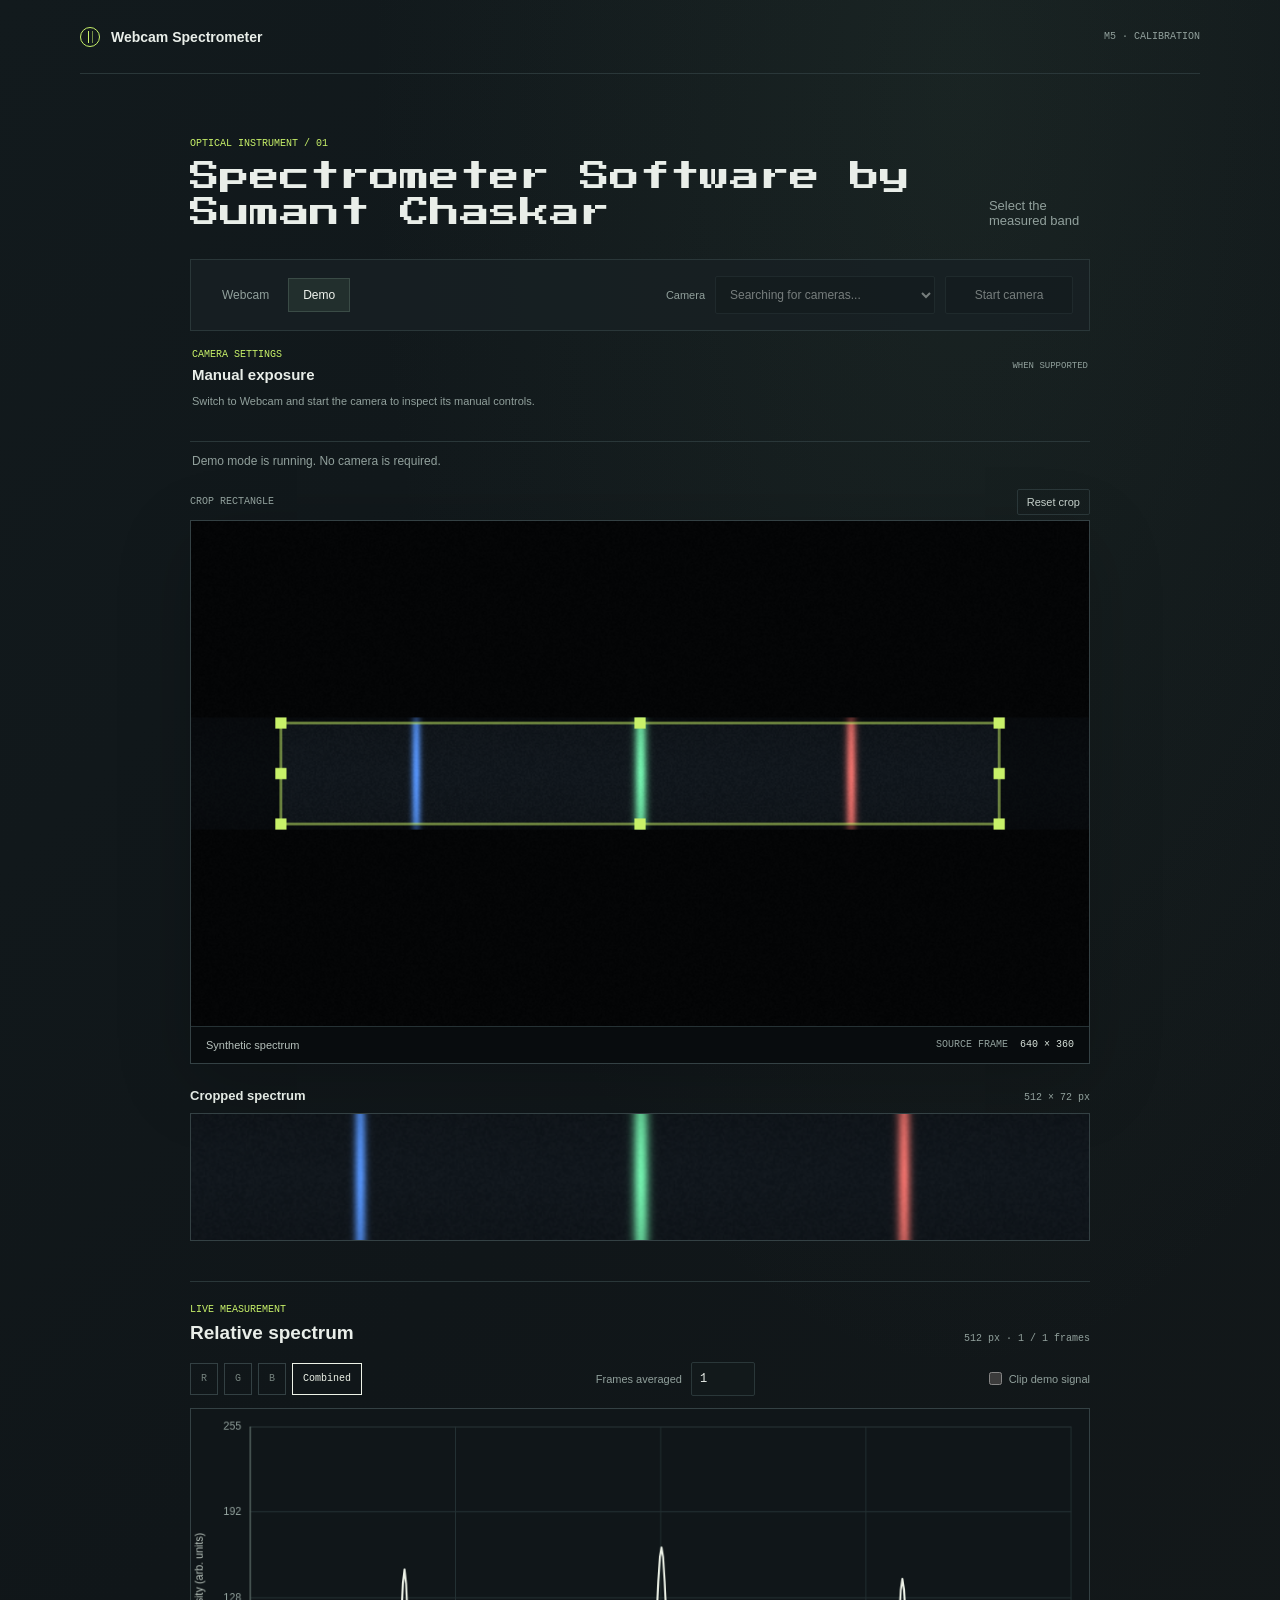
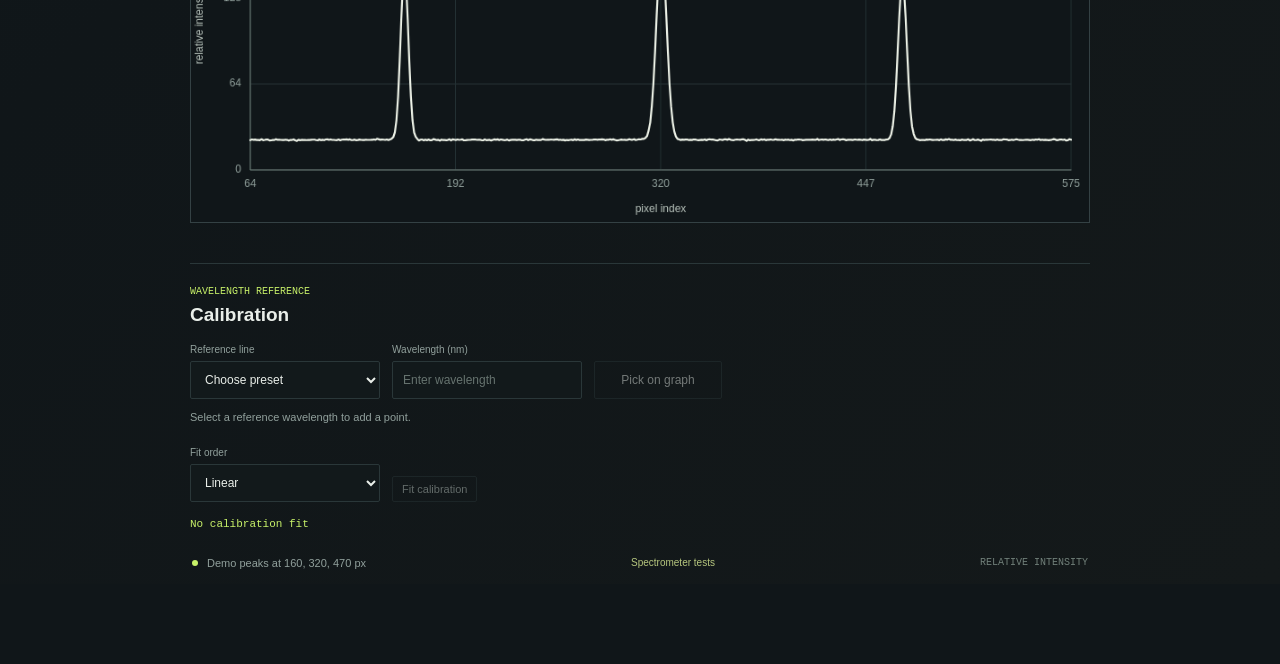
==== commit b173b991: "finishing up the spectrometer software interface with a new title and font styling." ====
--- a/index.html
+++ b/index.html
@@ -1,12 +1,16 @@
 <!doctype html>
 <html lang="en">
   <head>
+    <link rel="preconnect" href="https://fonts.googleapis.com">
+    <link rel="preconnect" href="https://fonts.gstatic.com" crossorigin>
+    <link href="https://fonts.googleapis.com/css2?family=Press+Start+2P&family=Tangerine:wght@400;700&display=swap" rel="stylesheet">
     <meta charset="utf-8">
     <meta name="viewport" content="width=device-width, initial-scale=1">
     <meta name="theme-color" content="#101619">
     <title>Webcam Spectrometer</title>
     <link rel="stylesheet" href="styles.css">
     <script type="module" src="src/app.js"></script>
+    
   </head>
   <body>
     <main class="app-shell">
@@ -22,7 +26,7 @@
         <div class="workspace-heading">
           <div>
             <p class="eyebrow">OPTICAL INSTRUMENT / 01</p>
-            <h1 id="page-title">Spectrum crop</h1>
+            <h1 id="page-title">Spectrometer Software by Sumant Chaskar</h1>
           </div>
           <p class="workspace-note">Select the measured band</p>
         </div>
--- a/styles.css
+++ b/styles.css
@@ -116,6 +116,7 @@
   font-size: 30px;
   font-weight: 600;
   line-height: 1.2;
+  font-family: 'Press Start 2P', var(--mono);
 }
 
 .workspace-note {
